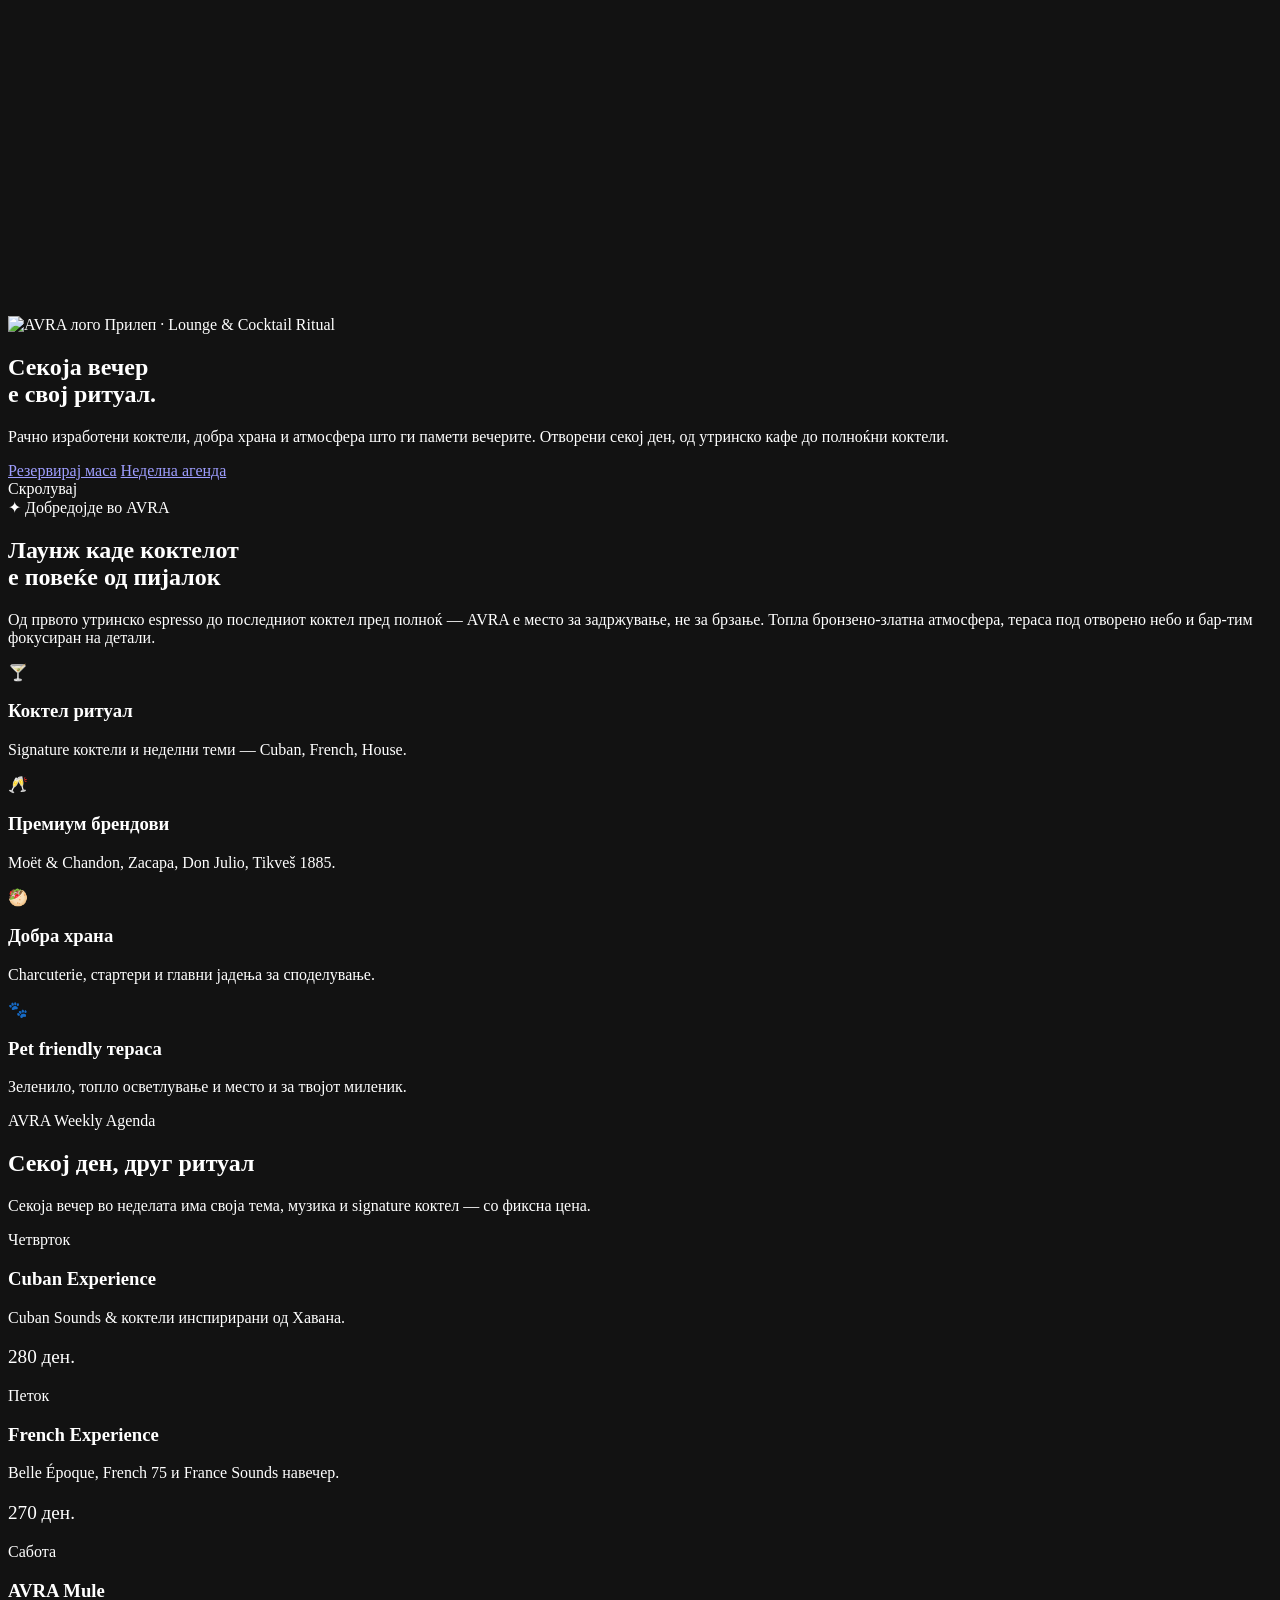
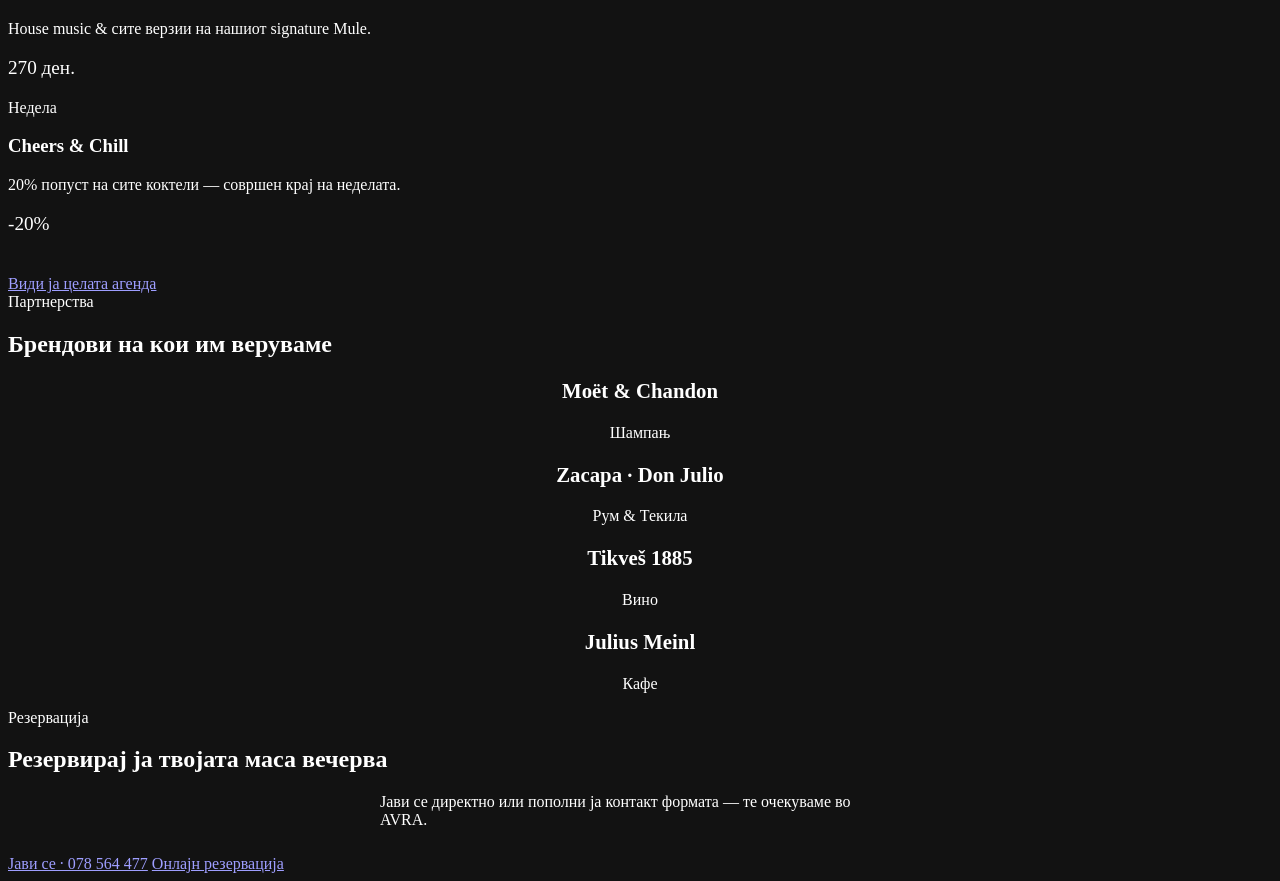
==== index.html @ 9bc7fd41 "Add files via upload" ====
<!DOCTYPE html>
<html lang="mk">
<head>
<meta charset="UTF-8">
<meta name="viewport" content="width=device-width, initial-scale=1.0">
<meta name="color-scheme" content="dark">
<title>AVRA — Lounge &amp; Cocktail Ritual | Прилеп</title>
<meta name="description" content="AVRA Lounge & Cocktail Ritual — премиум коктел лаунж во Прилеп. Неделна коктел агенда, храна, тераса и коктел ритуал секоја вечер.">
<link rel="stylesheet" href="css/style.css">
</head>
<body>

<div id="site-header"></div>

<!-- ============ HERO: двете видеа низ цела секцијата ============ -->
<section class="hero">
  <div class="hero-video-col col-left">
    <video autoplay muted loop playsinline preload="auto" poster="media/hero-portrait-poster.jpg">
      <source src="media/hero-portrait.mp4" type="video/mp4">
    </video>
  </div>
  <div class="hero-video-col col-right">
    <video autoplay muted loop playsinline preload="auto" poster="media/hero-landscape-poster.jpg">
      <source src="media/hero-landscape.mp4" type="video/mp4">
    </video>
  </div>
  <div class="hero-seam"></div>

  <div class="hero-content">
    <img class="brand-mark" src="media/avra-logo.png" alt="AVRA лого">
    <span class="eyebrow">Прилеп · Lounge &amp; Cocktail Ritual</span>
    <h1>Секоја вечер<br>е свој ритуал.</h1>
    <p class="lead">Рачно изработени коктели, добра храна и атмосфера што ги памети вечерите. Отворени секој ден, од утринско кафе до полноќни коктели.</p>
    <div class="hero-cta">
      <a class="btn btn-gold" href="contact.html#rezervacija">Резервирај маса</a>
      <a class="btn btn-outline" href="agenda.html">Неделна агенда</a>
    </div>
  </div>

  <div class="hero-scroll"><span>Скролувај</span><span class="line"></span></div>
</section>

<!-- ============ INTRO STRIP ============ -->
<section>
  <div class="container">
    <div class="section-head reveal">
      <span class="divider-mark"><span>✦</span></span>
      <span class="eyebrow">Добредојде во AVRA</span>
      <h2>Лаунж каде коктелот<br>е повеќе од пијалок</h2>
      <p class="lead">Од првото утринско espresso до последниот коктел пред полноќ — AVRA е место за задржување, не за брзање. Топла бронзено-златна атмосфера, тераса под отворено небо и бар-тим фокусиран на детали.</p>
    </div>

    <div class="grid grid-4">
      <div class="card reveal">
        <div class="icon-tile">🍸</div>
        <h3>Коктел ритуал</h3>
        <p>Signature коктели и неделни теми — Cuban, French, House.</p>
      </div>
      <div class="card reveal">
        <div class="icon-tile">🥂</div>
        <h3>Премиум брендови</h3>
        <p>Moët &amp; Chandon, Zacapa, Don Julio, Tikveš 1885.</p>
      </div>
      <div class="card reveal">
        <div class="icon-tile">🥙</div>
        <h3>Добра храна</h3>
        <p>Charcuterie, стартери и главни јадења за споделување.</p>
      </div>
      <div class="card reveal">
        <div class="icon-tile">🐾</div>
        <h3>Pet friendly тераса</h3>
        <p>Зеленило, топло осветлување и место и за твојот миленик.</p>
      </div>
    </div>
  </div>
</section>

<!-- ============ WEEKLY AGENDA PREVIEW ============ -->
<section class="section-alt">
  <div class="container">
    <div class="section-head reveal">
      <span class="eyebrow">AVRA Weekly Agenda</span>
      <h2>Секој ден, друг ритуал</h2>
      <p class="lead">Секоја вечер во неделата има своја тема, музика и signature коктел — со фиксна цена.</p>
    </div>

    <div class="grid grid-4">
      <div class="card reveal">
        <span class="tag">Четврток</span>
        <h3>Cuban Experience</h3>
        <p>Cuban Sounds &amp; коктели инспирирани од Хавана.</p>
        <p class="mi-price" style="color:var(--gold-bright);font-family:var(--serif);font-size:1.2rem;">280 ден.</p>
      </div>
      <div class="card reveal">
        <span class="tag">Петок</span>
        <h3>French Experience</h3>
        <p>Belle Époque, French 75 и France Sounds навечер.</p>
        <p style="color:var(--gold-bright);font-family:var(--serif);font-size:1.2rem;">270 ден.</p>
      </div>
      <div class="card reveal">
        <span class="tag">Сабота</span>
        <h3>AVRA Mule</h3>
        <p>House music &amp; сите верзии на нашиот signature Mule.</p>
        <p style="color:var(--gold-bright);font-family:var(--serif);font-size:1.2rem;">270 ден.</p>
      </div>
      <div class="card reveal">
        <span class="tag">Недела</span>
        <h3>Cheers &amp; Chill</h3>
        <p>20% попуст на сите коктели — совршен крај на неделата.</p>
        <p style="color:var(--gold-bright);font-family:var(--serif);font-size:1.2rem;">-20%</p>
      </div>
    </div>

    <div class="center reveal" style="margin-top:40px;">
      <a class="btn btn-outline" href="agenda.html">Види ја целата агенда</a>
    </div>
  </div>
</section>

<!-- ============ PARTNERS ============ -->
<section>
  <div class="container">
    <div class="section-head reveal">
      <span class="eyebrow">Партнерства</span>
      <h2>Брендови на кои им веруваме</h2>
    </div>
    <div class="grid grid-4" style="text-align:center;">
      <div class="card reveal"><h3 style="font-size:1.3rem;">Moët &amp; Chandon</h3><p>Шампањ</p></div>
      <div class="card reveal"><h3 style="font-size:1.3rem;">Zacapa · Don Julio</h3><p>Рум &amp; Текила</p></div>
      <div class="card reveal"><h3 style="font-size:1.3rem;">Tikveš 1885</h3><p>Вино</p></div>
      <div class="card reveal"><h3 style="font-size:1.3rem;">Julius Meinl</h3><p>Кафе</p></div>
    </div>
  </div>
</section>

<!-- ============ CTA ============ -->
<section class="section-alt">
  <div class="container center reveal">
    <span class="eyebrow">Резервација</span>
    <h2>Резервирај ја твојата маса вечерва</h2>
    <p class="lead" style="max-width:520px;margin:0 auto 26px;">Јави се директно или пополни ја контакт формата — те очекуваме во AVRA.</p>
    <div class="hero-cta">
      <a class="btn btn-gold" href="tel:+38978564477">Јави се · 078 564 477</a>
      <a class="btn btn-outline" href="contact.html#rezervacija">Онлајн резервација</a>
    </div>
  </div>
</section>

<div id="site-footer"></div>

<script src="js/layout.js"></script>
</body>
</html>
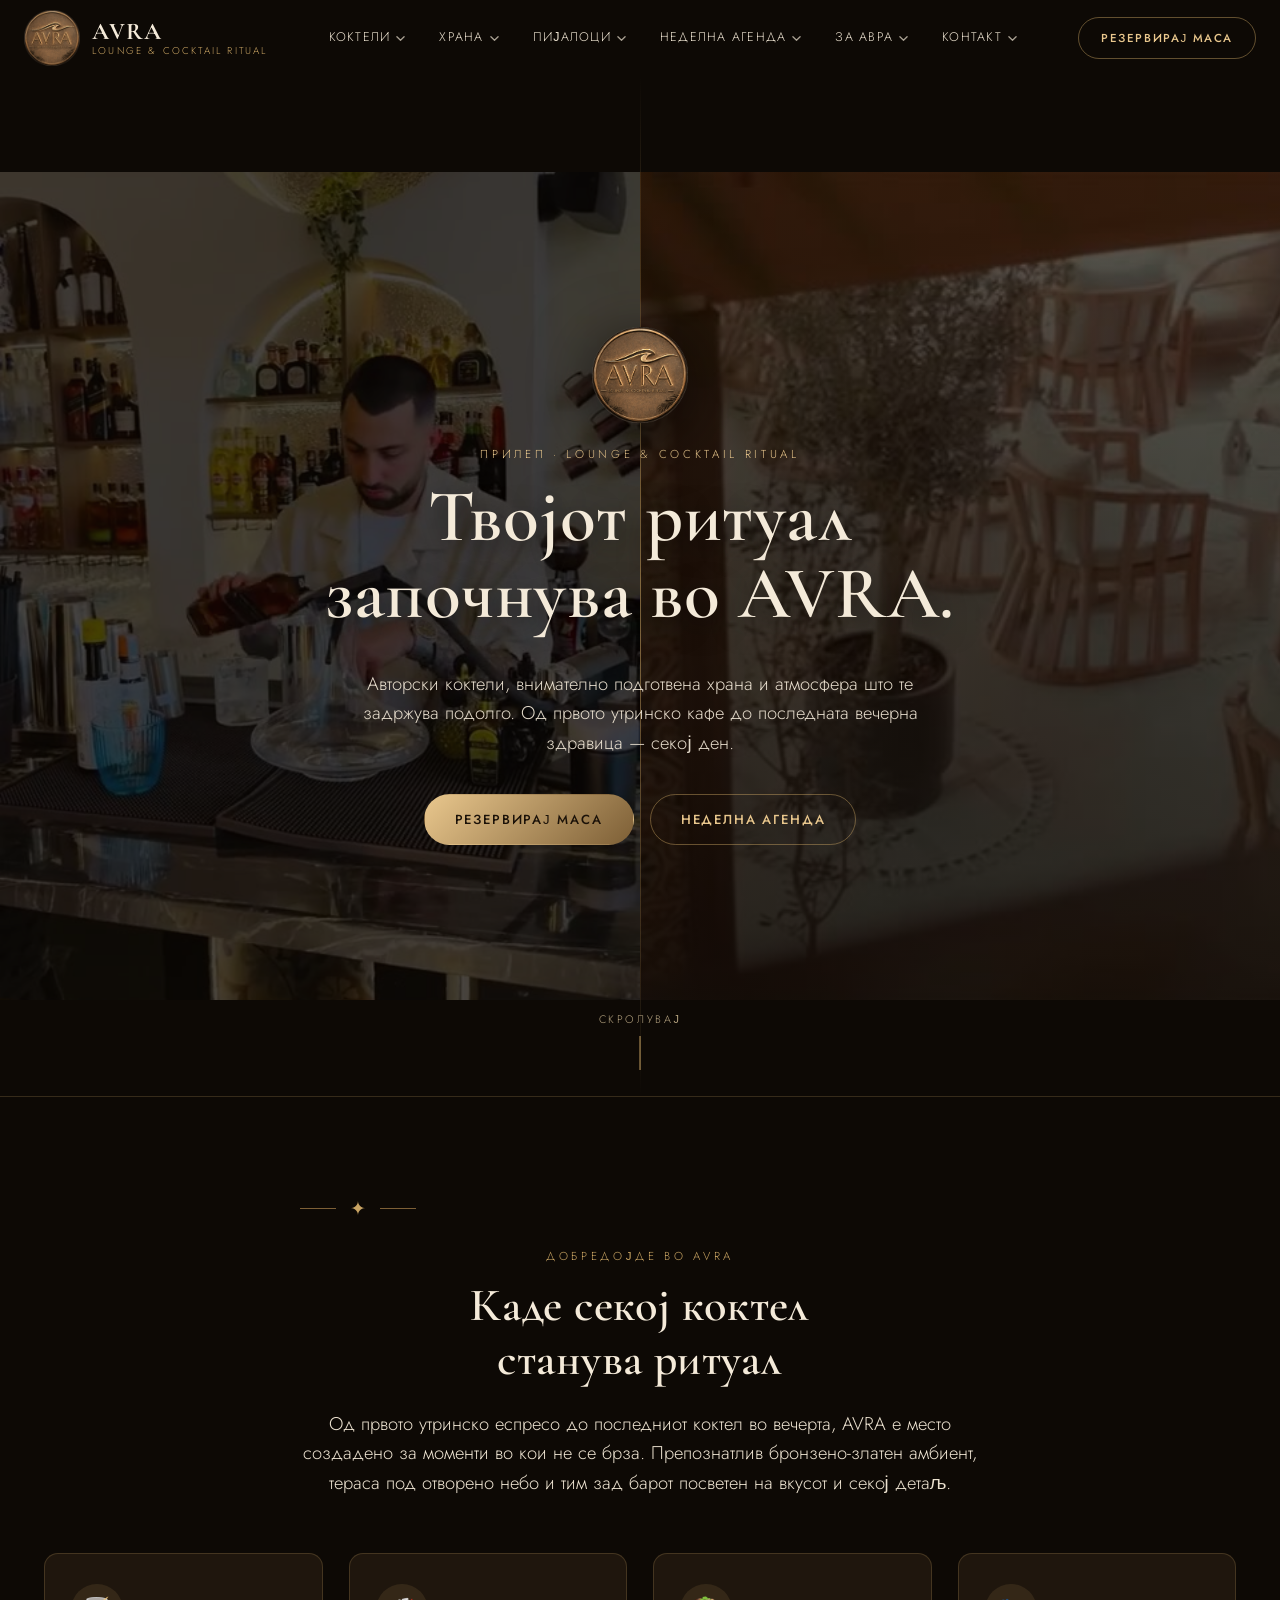
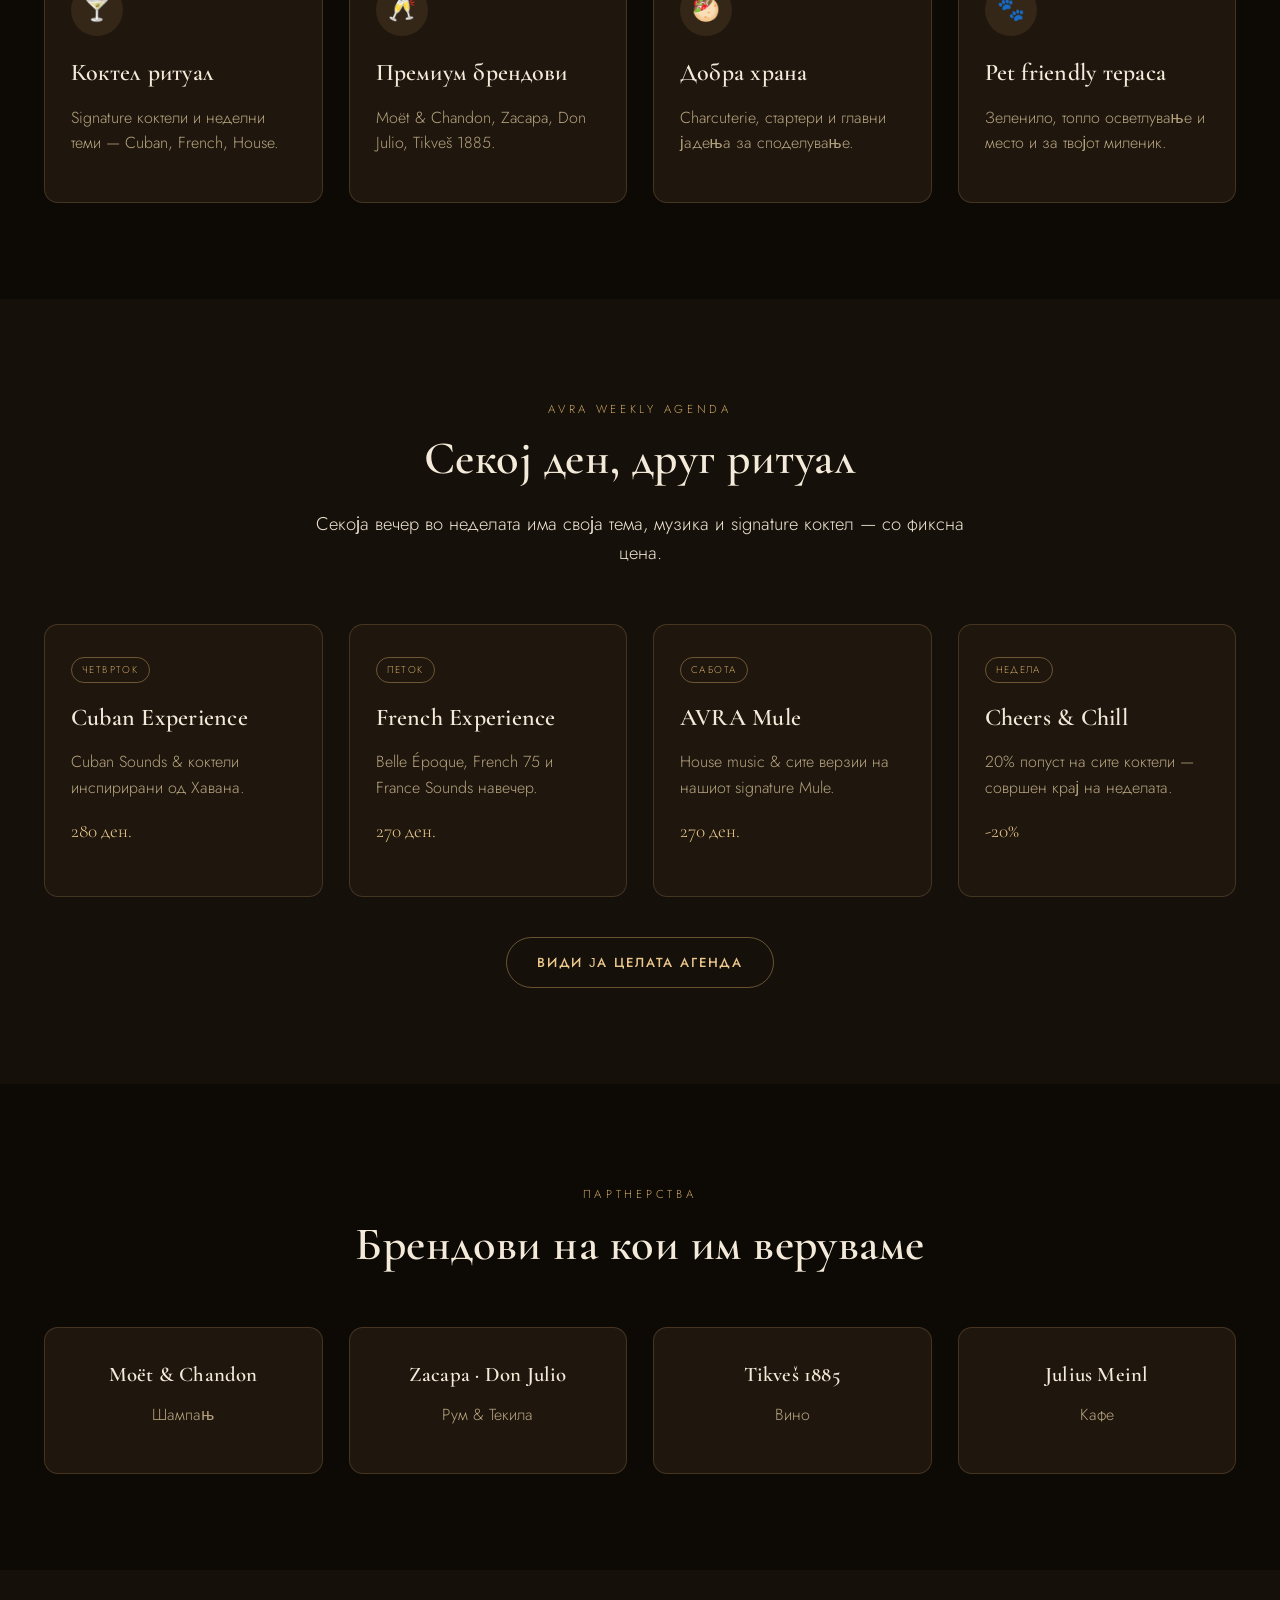
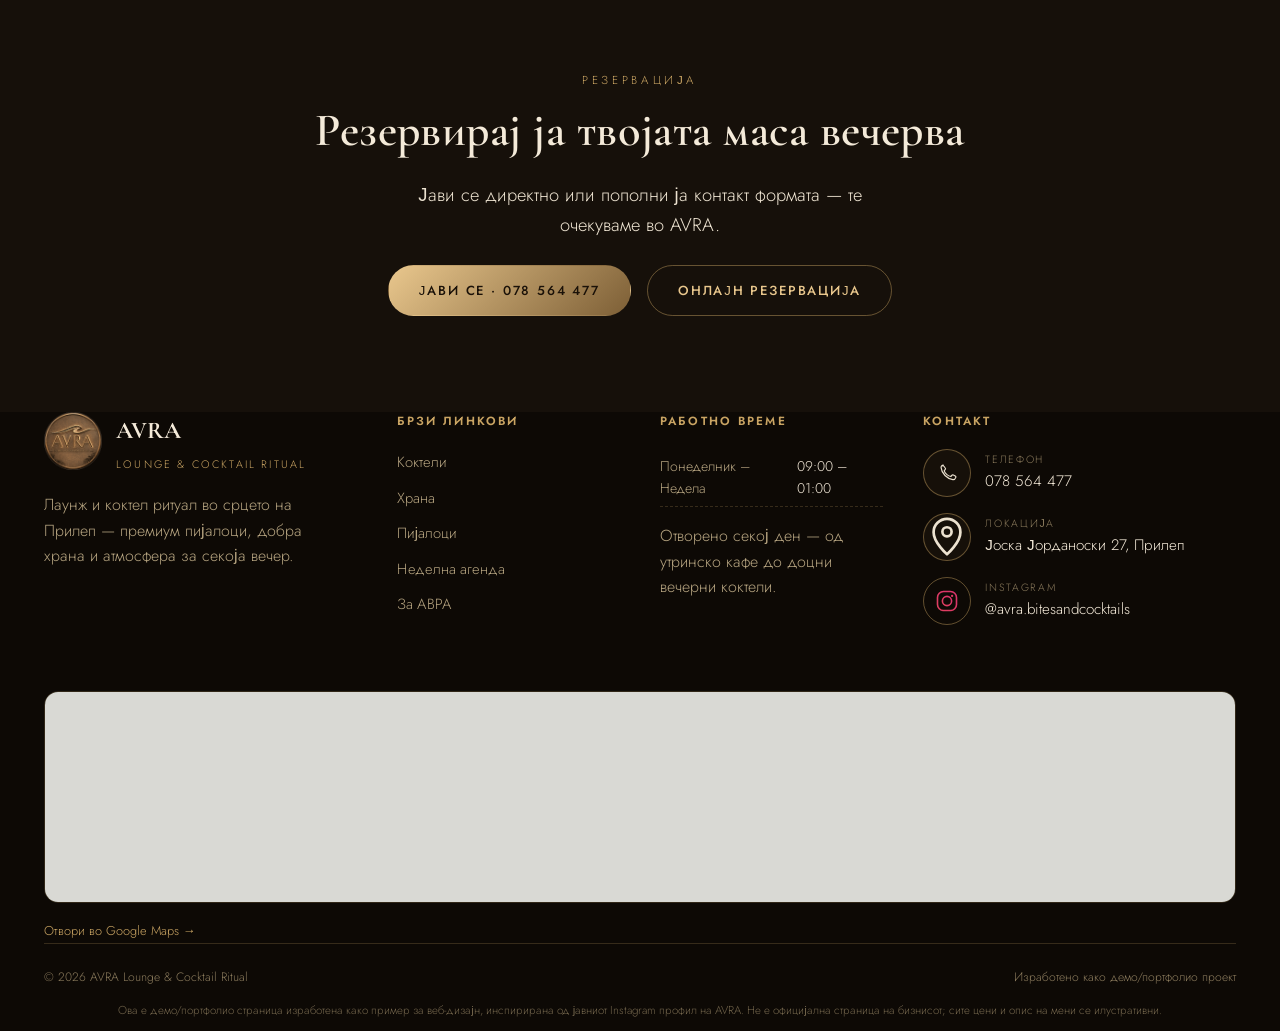
==== commit ca346828: "Add files via upload" ====
--- a/index.html
+++ b/index.html
@@ -29,8 +29,8 @@
   <div class="hero-content">
     <img class="brand-mark" src="media/avra-logo.png" alt="AVRA лого">
     <span class="eyebrow">Прилеп · Lounge &amp; Cocktail Ritual</span>
-    <h1>Секоја вечер<br>е свој ритуал.</h1>
-    <p class="lead">Рачно изработени коктели, добра храна и атмосфера што ги памети вечерите. Отворени секој ден, од утринско кафе до полноќни коктели.</p>
+    <h1>Твојот ритуал<br>започнува во AVRA.</h1>
+    <p class="lead">Авторски коктели, внимателно подготвена храна и атмосфера што те задржува подолго. Од првото утринско кафе до последната вечерна здравица — секој ден.</p>
     <div class="hero-cta">
       <a class="btn btn-gold" href="contact.html#rezervacija">Резервирај маса</a>
       <a class="btn btn-outline" href="agenda.html">Неделна агенда</a>
@@ -46,8 +46,8 @@
     <div class="section-head reveal">
       <span class="divider-mark"><span>✦</span></span>
       <span class="eyebrow">Добредојде во AVRA</span>
-      <h2>Лаунж каде коктелот<br>е повеќе од пијалок</h2>
-      <p class="lead">Од првото утринско espresso до последниот коктел пред полноќ — AVRA е место за задржување, не за брзање. Топла бронзено-златна атмосфера, тераса под отворено небо и бар-тим фокусиран на детали.</p>
+      <h2>Каде секој коктел<br>станува ритуал</h2>
+      <p class="lead">Од првото утринско еспресо до последниот коктел во вечерта, AVRA е место создадено за моменти во кои не се брза. Препознатлив бронзено-златен амбиент, тераса под отворено небо и тим зад барот посветен на вкусот и секој детаљ.</p>
     </div>
 
     <div class="grid grid-4">
--- a/css/style.css
+++ b/css/style.css
@@ -0,0 +1,483 @@
+/* ==========================================================================
+   AVRA Lounge & Cocktail Ritual — Демо/портфолио веб-страница
+   Дизајн систем: темно бронзено/кафена палета инспирирана од AVRA логото
+   ========================================================================== */
+
+@import url('https://fonts.googleapis.com/css2?family=Cormorant+Garamond:ital,wght@0,400;0,500;0,600;0,700;1,500&family=Jost:wght@300;400;500;600;700&display=swap');
+
+:root{
+  --bg: #0d0905;
+  --bg-elevated: #16100a;
+  --bg-card: #1f160d;
+  --bg-card-hover: #271c11;
+  --gold: #c9a463;
+  --gold-bright: #e9c78d;
+  --gold-soft: #d8b97e;
+  --gold-deep: #7d5f36;
+  --cream: #f4ead9;
+  --text: #ece2d0;
+  --text-muted: #b6a480;
+  --text-faint: #8a7a5c;
+  --border: rgba(201,164,99,.22);
+  --border-strong: rgba(201,164,99,.45);
+  --overlay-dark: rgba(9,6,3,.74);
+  --overlay-darker: rgba(6,4,2,.88);
+  --shadow-gold: 0 0 24px rgba(201,164,99,.25);
+  --radius: 14px;
+  --radius-sm: 8px;
+  --serif: 'Cormorant Garamond', Georgia, 'Times New Roman', serif;
+  --sans: 'Jost', 'Segoe UI', Arial, sans-serif;
+  color-scheme: dark;
+}
+
+*,*::before,*::after{ box-sizing:border-box; }
+html{ scroll-behavior:smooth; }
+body{
+  margin:0;
+  background:var(--bg);
+  color:var(--text);
+  font-family:var(--sans);
+  font-weight:300;
+  line-height:1.6;
+  -webkit-font-smoothing:antialiased;
+}
+img,video{ max-width:100%; display:block; }
+a{ color:inherit; text-decoration:none; }
+ul{ list-style:none; margin:0; padding:0; }
+button{ font-family:inherit; cursor:pointer; }
+
+.container{
+  width:100%;
+  max-width:1240px;
+  margin:0 auto;
+  padding:0 24px;
+}
+
+.eyebrow{
+  display:inline-block;
+  font-family:var(--sans);
+  font-size:.72rem;
+  letter-spacing:.32em;
+  text-transform:uppercase;
+  color:var(--gold);
+  margin-bottom:14px;
+}
+h1,h2,h3,h4{
+  font-family:var(--serif);
+  font-weight:600;
+  color:var(--cream);
+  margin:0 0 .5em;
+  letter-spacing:.01em;
+}
+h1{ font-size:clamp(2.6rem,6vw,4.6rem); line-height:1.05; }
+h2{ font-size:clamp(2rem,4vw,2.9rem); line-height:1.15; }
+h3{ font-size:1.5rem; }
+p{ margin:0 0 1em; color:var(--text-muted); }
+.lead{ font-size:1.15rem; color:var(--text); }
+
+.divider-mark{
+  display:flex; align-items:center; gap:14px;
+  color:var(--gold); margin-bottom:18px;
+}
+.divider-mark::before,.divider-mark::after{
+  content:""; height:1px; width:36px; background:var(--gold-deep);
+}
+.divider-mark span{ font-size:1.2rem; }
+
+.btn{
+  display:inline-flex; align-items:center; gap:10px;
+  padding:14px 30px;
+  border-radius:999px;
+  font-size:.82rem;
+  letter-spacing:.14em;
+  text-transform:uppercase;
+  font-weight:500;
+  border:1px solid var(--border-strong);
+  transition:all .3s ease;
+  white-space:nowrap;
+}
+.btn-gold{
+  background:linear-gradient(135deg,var(--gold-bright),var(--gold-deep));
+  color:#1a1108;
+  border-color:transparent;
+}
+.btn-gold:hover{ box-shadow:var(--shadow-gold); transform:translateY(-2px); }
+.btn-outline{
+  background:transparent;
+  color:var(--gold-bright);
+}
+.btn-outline:hover{
+  background:rgba(201,164,99,.12);
+  border-color:var(--gold);
+  transform:translateY(-2px);
+}
+
+/* ==========================================================================
+   HEADER / MEGA MENU
+   ========================================================================== */
+.site-header{
+  position:sticky; top:0; z-index:200;
+  background:rgba(13,9,5,.86);
+  backdrop-filter:blur(14px) saturate(140%);
+  border-bottom:1px solid var(--border);
+}
+.header-inner{
+  display:flex; align-items:center; justify-content:space-between;
+  padding:10px 24px;
+  max-width:1320px; margin:0 auto;
+  gap:24px;
+}
+.brand{
+  display:flex; align-items:center; gap:12px;
+  flex-shrink:0;
+}
+.brand img{ height:56px; width:auto; }
+.brand-text{ display:flex; flex-direction:column; line-height:1.1; }
+.brand-text strong{
+  font-family:var(--serif); font-size:1.5rem; color:var(--cream);
+  letter-spacing:.06em;
+}
+.brand-text span{
+  font-size:.62rem; letter-spacing:.22em; text-transform:uppercase; color:var(--gold);
+}
+
+.main-nav{ display:flex; }
+.main-nav > ul{ display:flex; align-items:center; gap:2px; }
+.main-nav > ul > li{ position:relative; }
+.nav-link{
+  display:flex; align-items:center; gap:6px;
+  padding:14px 16px;
+  font-size:.78rem;
+  letter-spacing:.1em;
+  text-transform:uppercase;
+  color:var(--text);
+  transition:color .25s ease;
+}
+.nav-link svg{ width:9px; height:9px; opacity:.7; transition:transform .25s ease; }
+.main-nav > ul > li:hover .nav-link,
+.main-nav > ul > li.open .nav-link{ color:var(--gold-bright); }
+.main-nav > ul > li:hover .nav-link svg,
+.main-nav > ul > li.open .nav-link svg{ transform:rotate(180deg); }
+.main-nav > ul > li::after{
+  content:""; position:absolute; left:16px; right:16px; bottom:6px; height:1px;
+  background:var(--gold); transform:scaleX(0); transform-origin:left;
+  transition:transform .3s ease;
+}
+.main-nav > ul > li:hover::after,
+.main-nav > ul > li.open::after{ transform:scaleX(1); }
+
+.mega-panel{
+  position:absolute; top:calc(100% + 14px); left:50%;
+  transform:translate(-50%,8px);
+  min-width:240px;
+  background:linear-gradient(180deg,var(--bg-elevated),var(--bg));
+  border:1px solid var(--border);
+  border-radius:var(--radius-sm);
+  padding:10px;
+  box-shadow:0 24px 48px rgba(0,0,0,.55);
+  opacity:0; visibility:hidden;
+  transition:opacity .22s ease, transform .22s ease, visibility .22s;
+  z-index:50;
+}
+.main-nav > ul > li:hover .mega-panel,
+.main-nav > ul > li.open .mega-panel{
+  opacity:1; visibility:visible; transform:translate(-50%,0);
+}
+.mega-panel a{
+  display:block; padding:11px 16px; border-radius:7px;
+  font-size:.86rem; color:var(--text-muted);
+  transition:background .2s ease,color .2s ease,padding-left .2s ease;
+}
+.mega-panel a:hover{ background:rgba(201,164,99,.1); color:var(--gold-bright); padding-left:20px; }
+
+.header-actions{ display:flex; align-items:center; gap:14px; }
+.header-actions .btn{ padding:11px 22px; font-size:.72rem; }
+.burger{
+  display:none; flex-direction:column; gap:5px;
+  background:none; border:0; padding:8px;
+}
+.burger span{ width:24px; height:2px; background:var(--gold-bright); display:block; transition:.3s; }
+
+/* Mobile nav */
+@media (max-width: 980px){
+  .main-nav{
+    position:fixed; inset:0 0 0 auto; top:0; height:100vh; width:min(340px,86vw);
+    background:var(--bg-elevated);
+    border-left:1px solid var(--border);
+    transform:translateX(100%);
+    transition:transform .35s ease;
+    padding:90px 8px 30px;
+    overflow-y:auto;
+    z-index:150;
+  }
+  .main-nav.open{ transform:translateX(0); }
+  .main-nav > ul{ flex-direction:column; align-items:stretch; gap:0; padding:0 14px; }
+  .main-nav > ul > li{ border-bottom:1px solid var(--border); }
+  .nav-link{ padding:16px 4px; justify-content:space-between; }
+  .mega-panel{
+    position:static; transform:none; opacity:1; visibility:visible;
+    display:none; box-shadow:none; border:none; background:transparent;
+    padding:0 0 10px 12px; min-width:0;
+  }
+  .main-nav > ul > li.open .mega-panel{ display:block; }
+  .main-nav > ul > li::after{ display:none; }
+  .burger{ display:flex; }
+  .header-actions .btn-outline{ display:none; }
+  .nav-scrim{
+    display:none; position:fixed; inset:0; background:var(--overlay-darker);
+    z-index:140;
+  }
+  .nav-scrim.open{ display:block; }
+}
+
+/* ==========================================================================
+   HERO — split dual video (homepage)
+   ========================================================================== */
+.hero{
+  position:relative;
+  min-height:92vh;
+  display:flex;
+  overflow:hidden;
+  border-bottom:1px solid var(--border);
+}
+.hero-video-col{
+  position:relative;
+  flex:1 1 50%;
+  min-height:92vh;
+  overflow:hidden;
+}
+.hero-video-col video{
+  position:absolute; inset:0;
+  width:100%; height:100%;
+  object-fit:cover;
+  filter:saturate(1.05) contrast(1.02);
+}
+.hero-video-col::before{
+  content:""; position:absolute; inset:0;
+  background:var(--overlay-dark);
+  z-index:1;
+}
+.hero-video-col.col-right::before{
+  background:linear-gradient(200deg,rgba(9,6,3,.55),rgba(9,6,3,.82));
+}
+.hero-seam{
+  position:absolute; top:0; bottom:0; left:50%; width:1px;
+  background:linear-gradient(180deg,transparent,var(--gold),transparent);
+  z-index:2; opacity:.6;
+}
+.hero-content{
+  position:absolute; inset:0; z-index:5;
+  display:flex; flex-direction:column; align-items:center; justify-content:center;
+  text-align:center; padding:40px 20px;
+}
+.hero-content .brand-mark{ height:96px; width:auto; margin-bottom:22px; filter:drop-shadow(0 10px 30px rgba(0,0,0,.6)); }
+.hero-content .eyebrow{ color:var(--gold-bright); }
+.hero-content h1{
+  text-shadow:0 6px 30px rgba(0,0,0,.6);
+}
+.hero-content .lead{
+  max-width:560px; color:var(--cream); opacity:.92;
+}
+.hero-cta{ display:flex; gap:16px; flex-wrap:wrap; justify-content:center; margin-top:18px; }
+.hero-scroll{
+  position:absolute; bottom:26px; left:50%; transform:translateX(-50%);
+  z-index:6; display:flex; flex-direction:column; align-items:center; gap:8px;
+  color:var(--text-muted); font-size:.68rem; letter-spacing:.24em; text-transform:uppercase;
+}
+.hero-scroll .line{ width:1px; height:34px; background:var(--gold); animation:scrollpulse 1.8s ease-in-out infinite; }
+@keyframes scrollpulse{ 0%,100%{ opacity:.25; } 50%{ opacity:1; } }
+
+@media (max-width: 780px){
+  .hero{ flex-direction:column; min-height:auto; }
+  .hero-video-col{ min-height:52vh; }
+  .hero-seam{ display:none; }
+  .hero-content{ position:relative; inset:auto; min-height:52vh; padding:60px 20px; }
+}
+
+/* Page hero (inner pages, single static banner) */
+.page-hero{
+  position:relative; padding:150px 0 80px; text-align:center;
+  background:
+    radial-gradient(ellipse at 50% -10%, rgba(201,164,99,.16), transparent 60%),
+    var(--bg-elevated);
+  border-bottom:1px solid var(--border);
+  overflow:hidden;
+}
+.page-hero::before{
+  content:""; position:absolute; inset:0;
+  background-image:
+    linear-gradient(var(--border) 1px, transparent 1px),
+    linear-gradient(90deg, var(--border) 1px, transparent 1px);
+  background-size:64px 64px;
+  opacity:.18;
+  mask-image:radial-gradient(ellipse at center, black, transparent 75%);
+}
+.page-hero > *{ position:relative; z-index:1; }
+.page-hero .eyebrow{ }
+.page-crumb{ color:var(--text-faint); font-size:.8rem; margin-top:10px; }
+.page-crumb a{ color:var(--gold); }
+
+/* ==========================================================================
+   SECTIONS / CARDS (shared across inner pages)
+   ========================================================================== */
+section{ padding:96px 0; }
+.section-alt{ background:var(--bg-elevated); }
+.section-head{ text-align:center; max-width:680px; margin:0 auto 56px; }
+.section-head.left{ text-align:left; margin:0 0 48px; }
+
+.grid{ display:grid; gap:26px; }
+.grid-2{ grid-template-columns:repeat(2,1fr); }
+.grid-3{ grid-template-columns:repeat(3,1fr); }
+.grid-4{ grid-template-columns:repeat(4,1fr); }
+@media (max-width:900px){ .grid-3,.grid-4{ grid-template-columns:repeat(2,1fr); } }
+@media (max-width:600px){ .grid-2,.grid-3,.grid-4{ grid-template-columns:1fr; } }
+
+.card{
+  background:var(--bg-card);
+  border:1px solid var(--border);
+  border-radius:var(--radius);
+  padding:30px 26px;
+  transition:transform .3s ease, border-color .3s ease, background .3s ease;
+}
+.card:hover{ transform:translateY(-6px); border-color:var(--border-strong); background:var(--bg-card-hover); }
+.card .icon-tile{
+  width:52px; height:52px; border-radius:50%;
+  display:flex; align-items:center; justify-content:center;
+  background:rgba(201,164,99,.12); color:var(--gold-bright);
+  margin-bottom:18px; font-size:1.4rem;
+}
+
+/* Menu item rows (cocktails/food/drinks pages) */
+.menu-anchor-block{ scroll-margin-top:110px; }
+.menu-anchor-block + .menu-anchor-block{
+  margin-top:64px; padding-top:64px; border-top:1px solid var(--border);
+}
+.menu-item{
+  display:flex; justify-content:space-between; align-items:baseline; gap:20px;
+  padding:18px 0; border-bottom:1px dashed var(--border);
+}
+.menu-item:last-child{ border-bottom:none; }
+.menu-item .mi-name{ color:var(--cream); font-family:var(--serif); font-size:1.2rem; }
+.menu-item .mi-desc{ color:var(--text-faint); font-size:.85rem; margin-top:4px; }
+.menu-item .mi-price{
+  color:var(--gold-bright); font-family:var(--serif); font-size:1.15rem; white-space:nowrap;
+}
+.tag{
+  display:inline-block; font-size:.62rem; letter-spacing:.14em; text-transform:uppercase;
+  color:var(--gold); border:1px solid var(--border-strong); border-radius:999px;
+  padding:4px 10px; margin-bottom:16px;
+}
+
+/* Agenda day cards */
+.agenda-row{
+  display:grid; grid-template-columns:140px 1fr auto; gap:22px; align-items:center;
+  padding:24px; border:1px solid var(--border); border-radius:var(--radius);
+  background:var(--bg-card); margin-bottom:16px; scroll-margin-top:110px;
+}
+.agenda-row .day{ font-family:var(--serif); font-size:1.6rem; color:var(--gold-bright); }
+.agenda-row .price{ font-family:var(--serif); color:var(--cream); font-size:1.3rem; }
+@media(max-width:640px){ .agenda-row{ grid-template-columns:1fr; text-align:left; } }
+
+/* Timeline (about page) */
+.timeline{ border-left:1px solid var(--border-strong); padding-left:28px; }
+.timeline .t-item{ position:relative; padding-bottom:34px; }
+.timeline .t-item::before{
+  content:""; position:absolute; left:-33px; top:4px; width:10px; height:10px; border-radius:50%;
+  background:var(--gold-bright); box-shadow:0 0 0 4px rgba(201,164,99,.18);
+}
+
+/* ==========================================================================
+   FOOTER
+   ========================================================================== */
+.site-footer{
+  background:linear-gradient(180deg,var(--bg-elevated),var(--bg));
+  border-top:1px solid var(--border);
+  padding:80px 0 26px;
+}
+.footer-grid{
+  display:grid;
+  grid-template-columns:1.4fr 1fr 1fr 1.4fr;
+  gap:40px;
+  padding-bottom:50px;
+}
+@media(max-width:920px){ .footer-grid{ grid-template-columns:1fr 1fr; } }
+@media(max-width:560px){ .footer-grid{ grid-template-columns:1fr; } }
+
+.footer-brand{ display:flex; align-items:flex-start; gap:14px; margin-bottom:16px; }
+.footer-brand img{ height:58px; }
+.footer-brand strong{ font-family:var(--serif); font-size:1.5rem; color:var(--cream); display:block; }
+.footer-brand span{ font-size:.68rem; letter-spacing:.2em; text-transform:uppercase; color:var(--gold); }
+
+.footer-col h4{
+  font-family:var(--sans); font-weight:600; font-size:.74rem; letter-spacing:.18em;
+  text-transform:uppercase; color:var(--gold); margin-bottom:18px;
+}
+.footer-col ul li{ margin-bottom:10px; }
+.footer-col ul li a{ color:var(--text-muted); font-size:.92rem; transition:color .2s; }
+.footer-col ul li a:hover{ color:var(--gold-bright); }
+.footer-hours-row{ display:flex; justify-content:space-between; font-size:.88rem; color:var(--text-muted); padding:6px 0; border-bottom:1px dashed var(--border); }
+.footer-hours-row span:last-child{ color:var(--cream); }
+
+/* Contact icon rings — phone + instagram */
+.icon-row{ display:flex; align-items:center; gap:14px; margin-bottom:16px; }
+.icon-ring{
+  --ring-size:48px;
+  width:var(--ring-size); height:var(--ring-size); border-radius:50%;
+  border:1.5px solid var(--border-strong);
+  display:flex; align-items:center; justify-content:center;
+  flex-shrink:0; position:relative; overflow:visible;
+  transition:border-color .3s ease, background .3s ease, transform .3s ease;
+  background:rgba(201,164,99,.05);
+}
+.icon-ring:hover{ transform:translateY(-3px); border-color:var(--gold-bright); background:rgba(201,164,99,.14); box-shadow:var(--shadow-gold); }
+.icon-label{ display:flex; flex-direction:column; }
+.icon-label .l-title{ font-size:.66rem; letter-spacing:.16em; text-transform:uppercase; color:var(--text-faint); }
+.icon-label .l-value{ font-size:.95rem; color:var(--cream); }
+a.contact-link{ display:flex; align-items:center; gap:14px; }
+a.contact-link:hover .l-value{ color:var(--gold-bright); }
+
+/* Phone handset hover animation */
+.icon-ring svg.phone-icon{ width:20px; height:20px; overflow:visible; }
+.icon-ring svg.phone-icon .receiver{
+  transform-origin:78% 22%;
+  transition:transform .35s cubic-bezier(.34,1.56,.64,1);
+}
+.icon-ring:hover svg.phone-icon .receiver{ transform:rotate(-26deg) translate(-1px,-2px); }
+
+/* Instagram gradient shimmer — на hover боите „прелеваат" (hue-rotate циклус) */
+.icon-ring.instagram{ background:transparent; }
+.icon-ring.instagram svg{ width:24px; height:24px; transition:filter .3s ease, transform .3s ease; }
+.icon-ring.instagram:hover{ background:transparent; box-shadow:none; border-color:var(--border-strong); transform:translateY(-3px) scale(1.04); }
+.icon-ring.instagram:hover svg{
+  filter:drop-shadow(0 0 10px rgba(214,41,118,.55));
+  animation: igShimmer 1.8s linear infinite;
+}
+@keyframes igShimmer{
+  0%{ filter:hue-rotate(0deg) drop-shadow(0 0 10px rgba(214,41,118,.55)); }
+  50%{ filter:hue-rotate(180deg) drop-shadow(0 0 12px rgba(150,47,191,.55)); }
+  100%{ filter:hue-rotate(360deg) drop-shadow(0 0 10px rgba(214,41,118,.55)); }
+}
+.ig-gradient-anim stop{ transition:stop-color .3s ease; }
+
+.footer-map{
+  border-radius:var(--radius); overflow:hidden; border:1px solid var(--border);
+  filter:grayscale(.35) sepia(.25) saturate(1.4) brightness(.85);
+  margin-bottom:14px;
+}
+.footer-map iframe{ width:100%; height:210px; border:0; display:block; }
+.footer-map-link{ font-size:.8rem; color:var(--gold); display:inline-flex; gap:6px; align-items:center; }
+
+.footer-bottom{
+  display:flex; justify-content:space-between; align-items:center; flex-wrap:wrap; gap:10px;
+  padding-top:24px; border-top:1px solid var(--border);
+  font-size:.76rem; color:var(--text-faint);
+}
+.footer-disclaimer{
+  text-align:center; font-size:.72rem; color:var(--text-faint);
+  padding:14px 20px 0; opacity:.8;
+}
+
+/* Utility */
+.mt-0{ margin-top:0; } .center{ text-align:center; }
+.reveal{ opacity:0; transform:translateY(24px); transition:opacity .7s ease, transform .7s ease; }
+.reveal.in{ opacity:1; transform:none; }
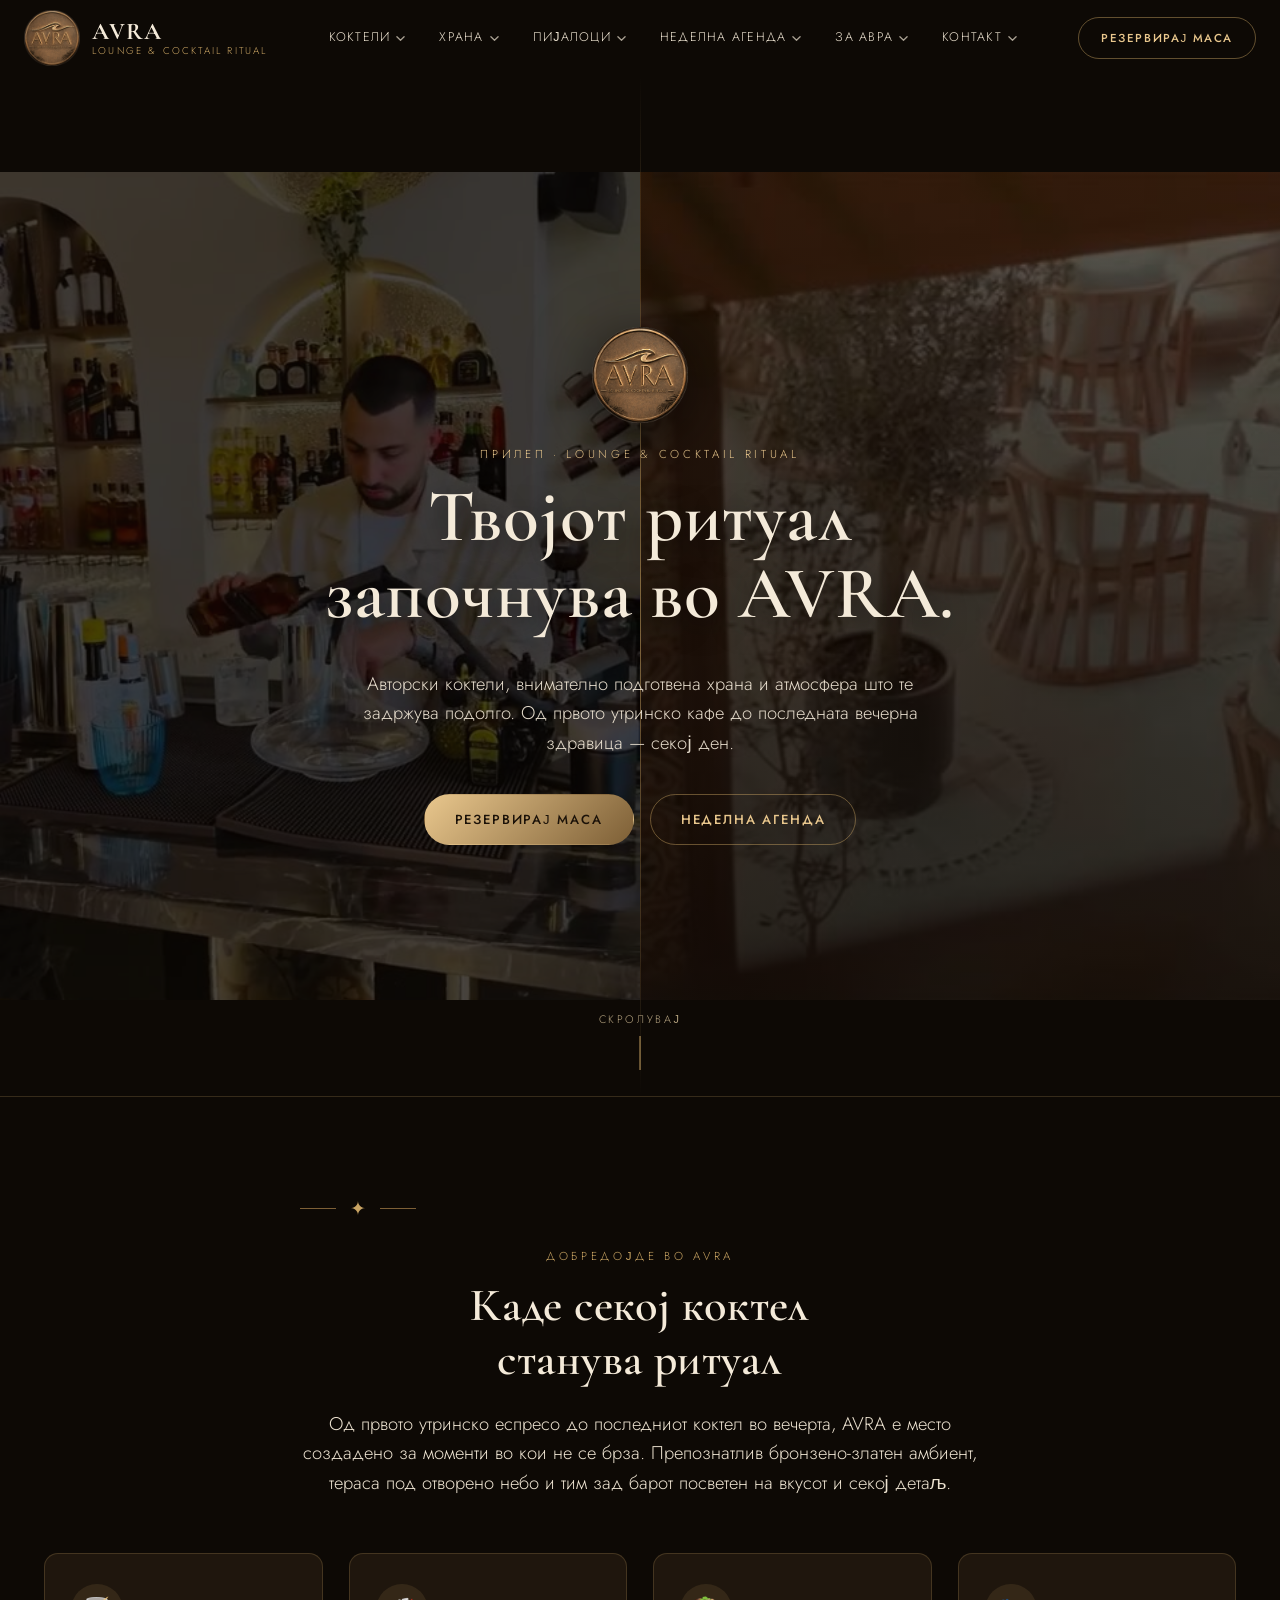
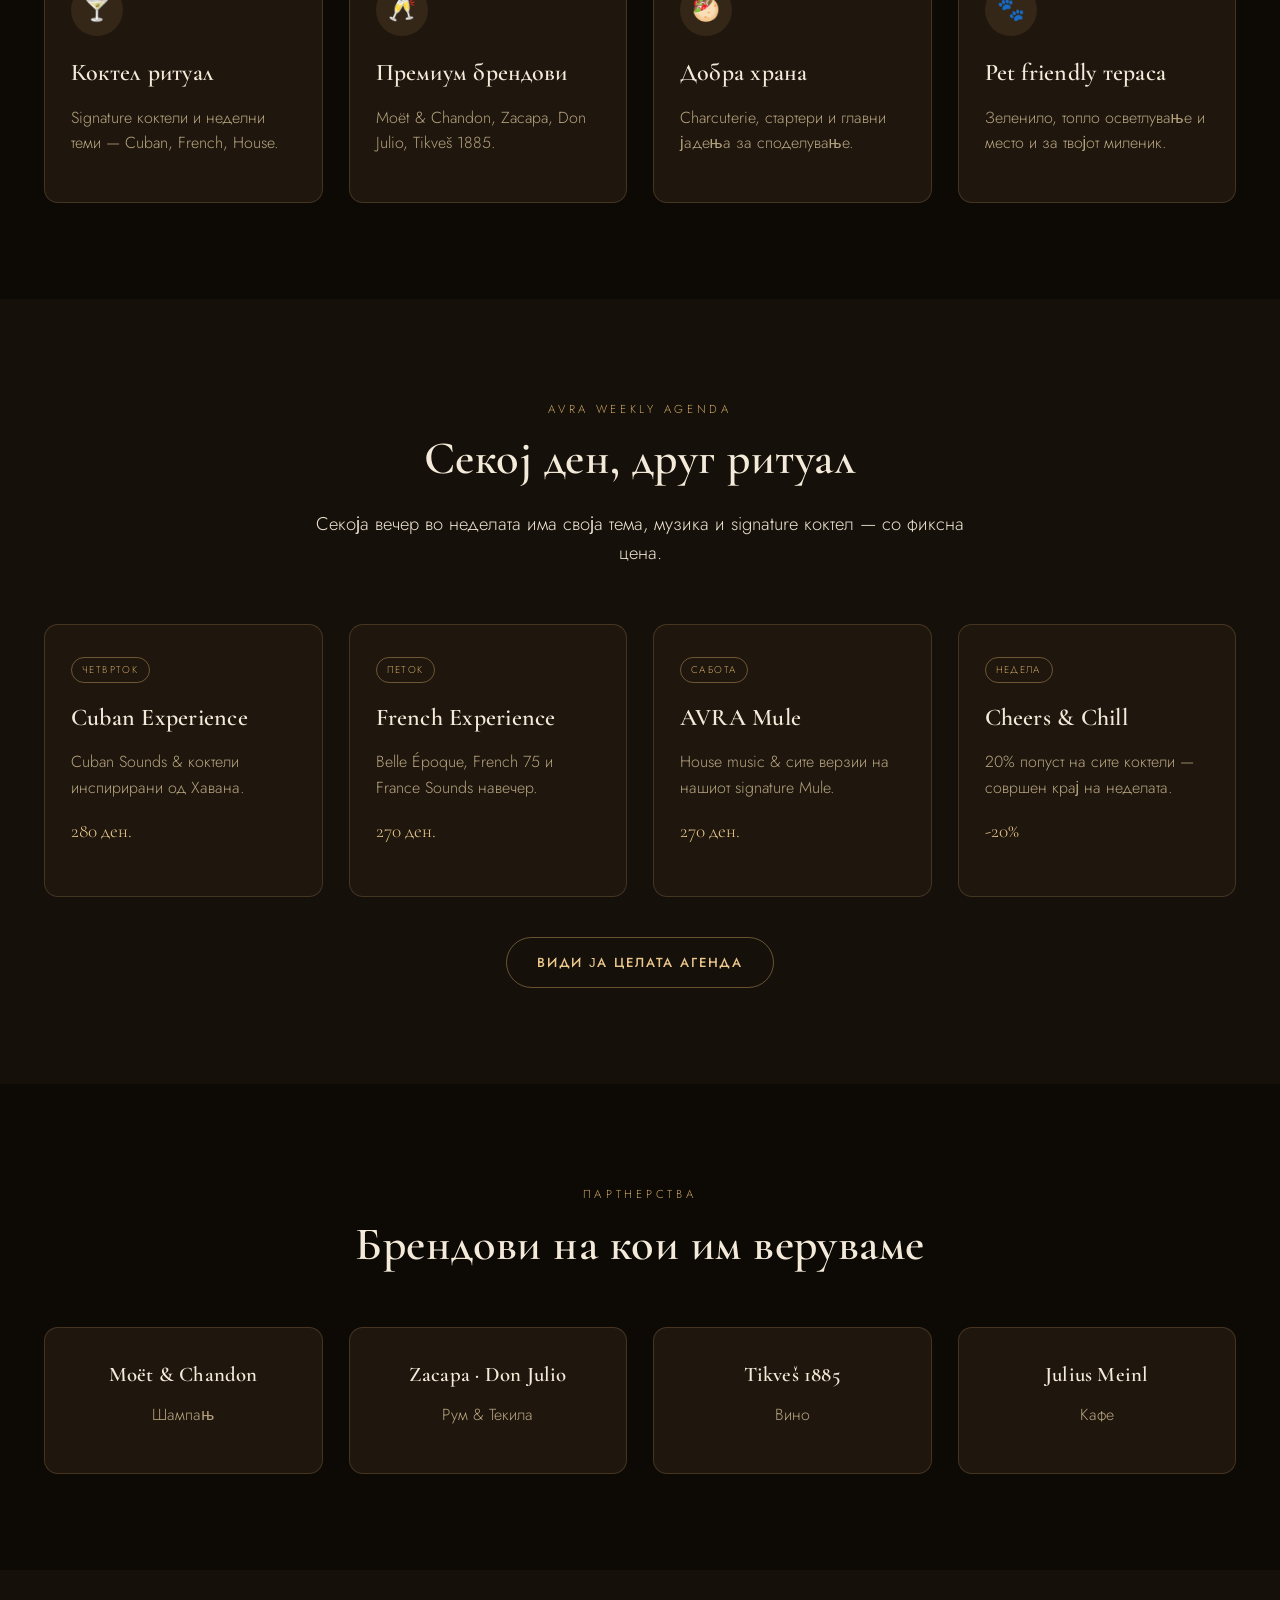
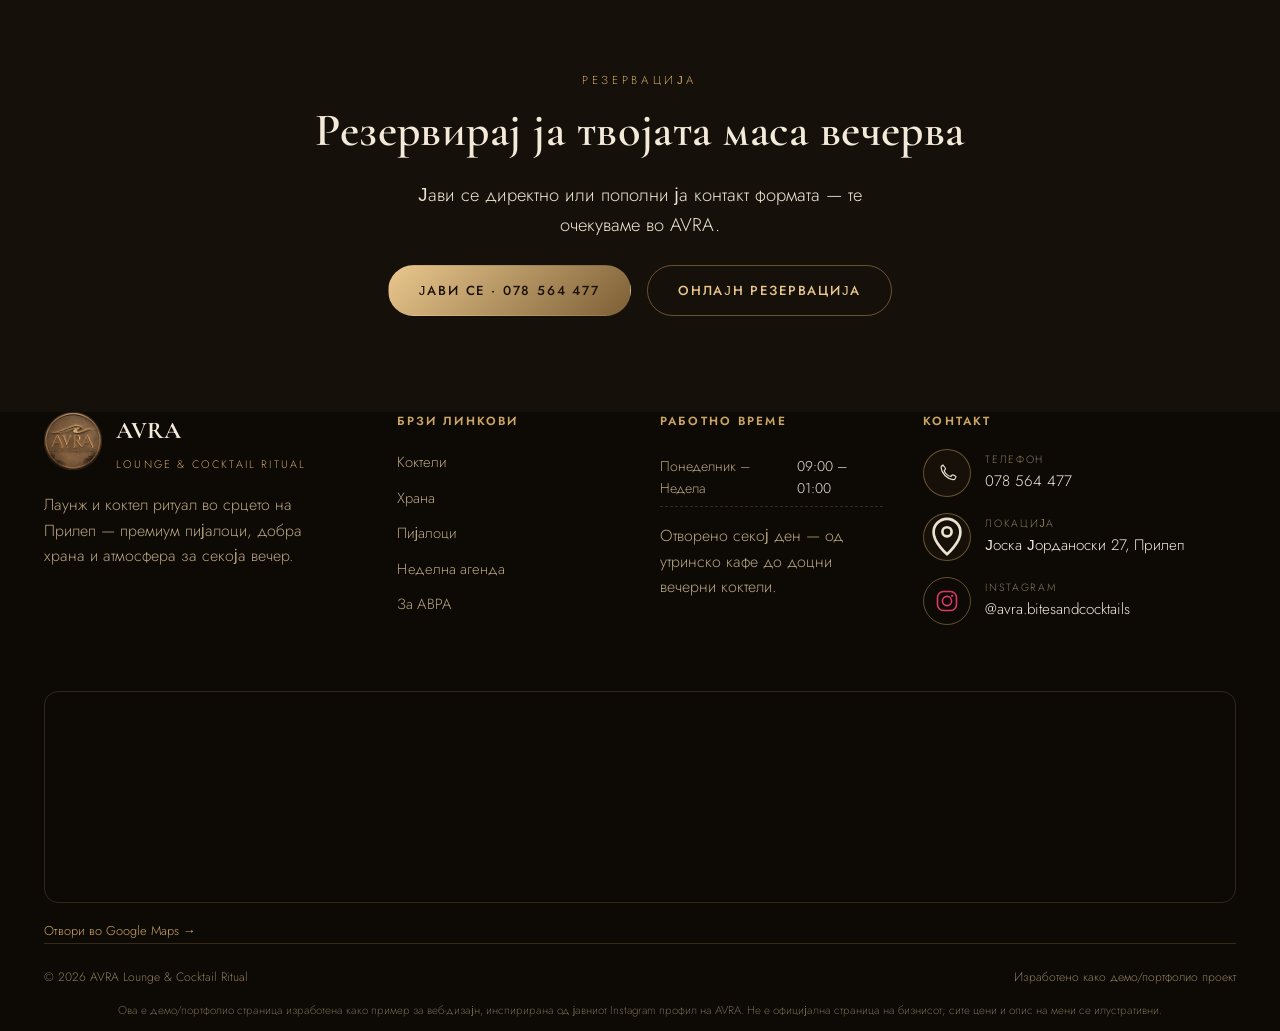
==== commit 735ffaf4: "Add files via upload" ====
--- a/index.html
+++ b/index.html
@@ -6,6 +6,9 @@
 <meta name="color-scheme" content="dark">
 <title>AVRA — Lounge &amp; Cocktail Ritual | Прилеп</title>
 <meta name="description" content="AVRA Lounge & Cocktail Ritual — премиум коктел лаунж во Прилеп. Неделна коктел агенда, храна, тераса и коктел ритуал секоја вечер.">
+<link rel="icon" type="image/png" sizes="32x32" href="media/favicon-32.png">
+<link rel="icon" type="image/png" sizes="192x192" href="media/favicon-192.png">
+<link rel="apple-touch-icon" href="media/favicon-192.png">
 <link rel="stylesheet" href="css/style.css">
 </head>
 <body>
